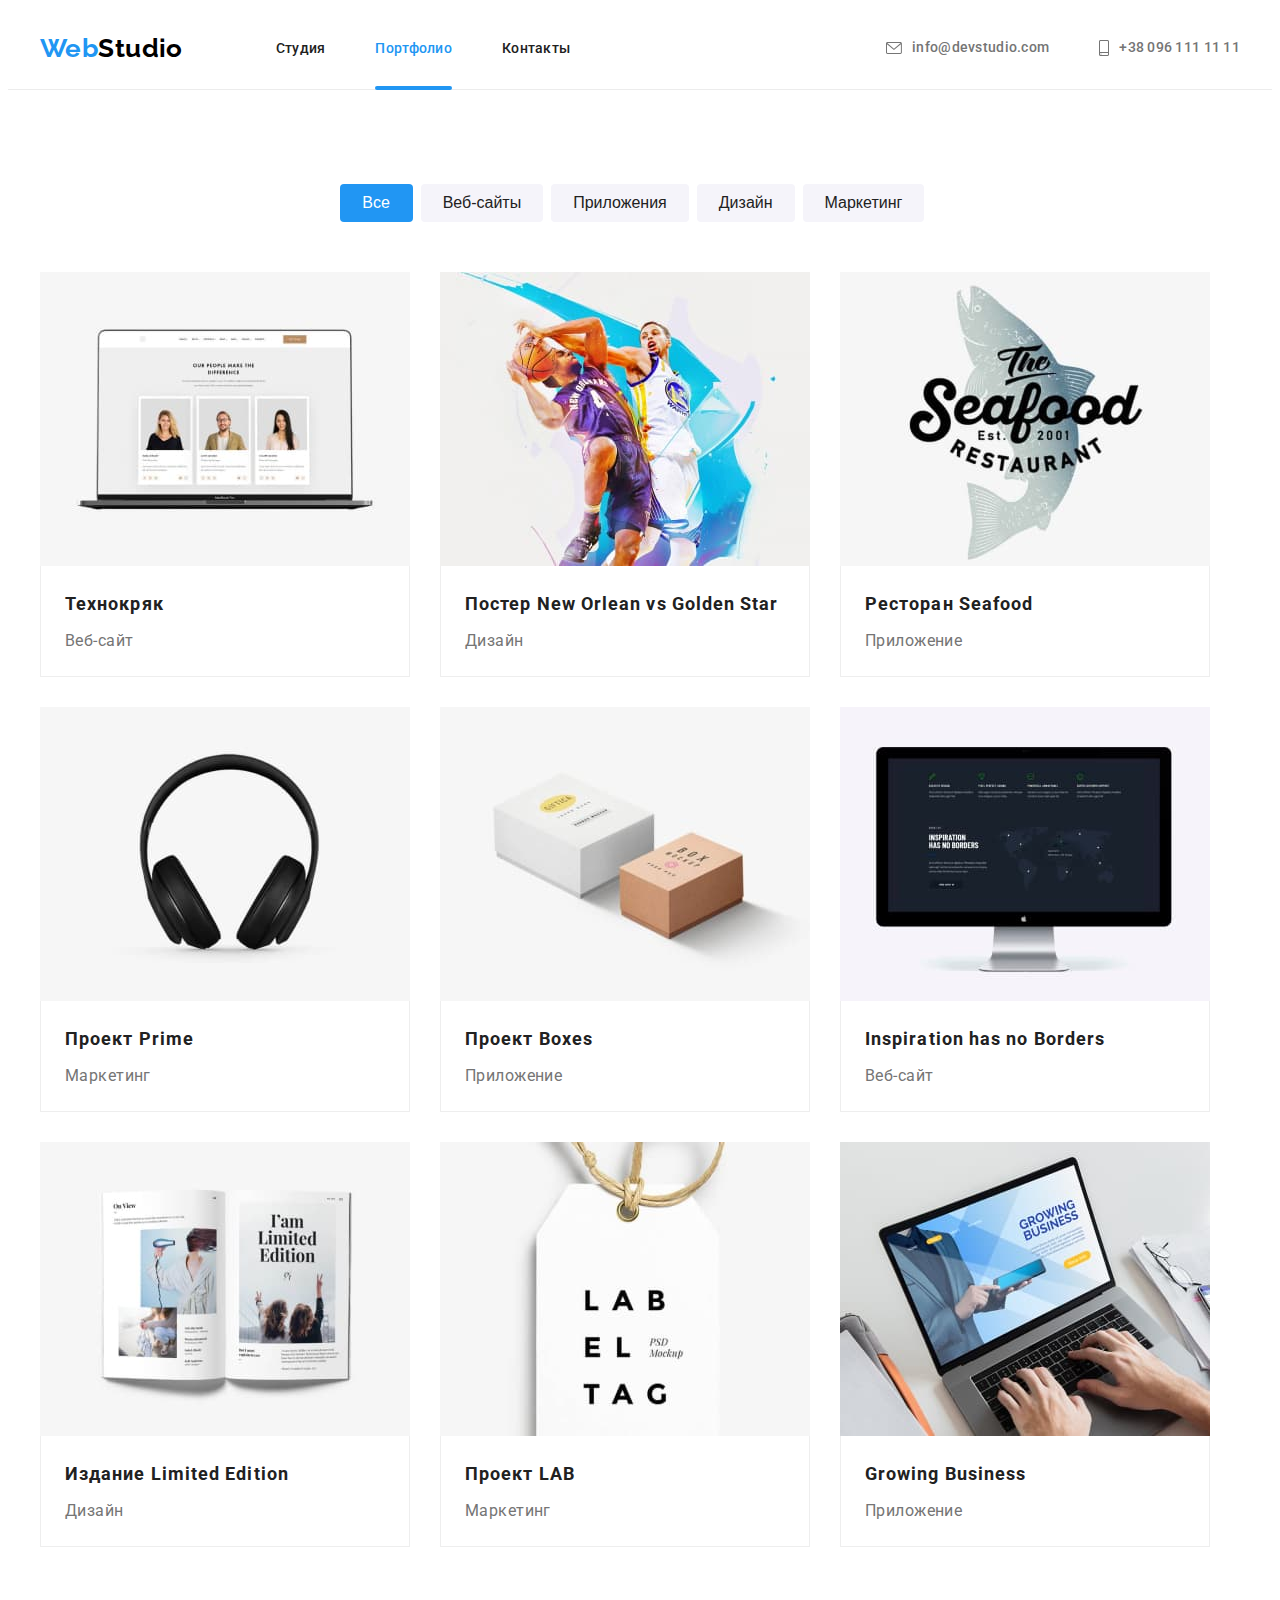
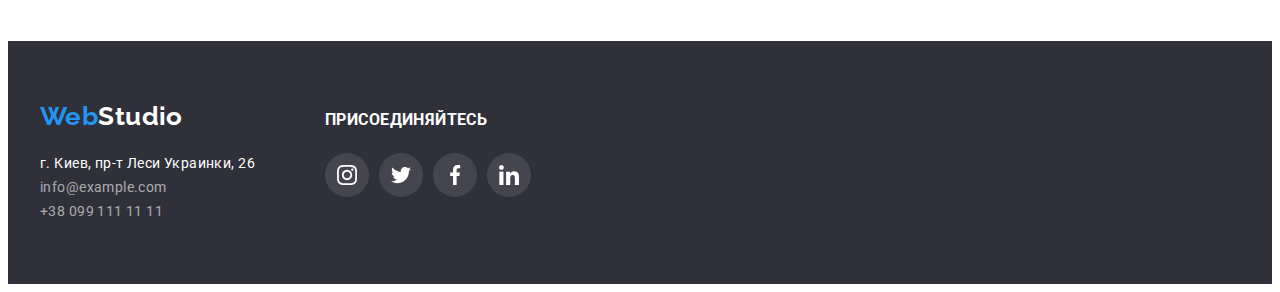
==== portfolio.html @ f7f2a709 "Клонирование" ====
<!DOCTYPE html>
<html lang="ru">
  <head>
    <meta charset="UTF-8" />
    <meta http-equiv="X-UA-Compatible" content="IE=edge" />
    <meta name="viewport" content="width=device-width, initial-scale=1.0" />
    <title>Web Studio</title>
    <link
      rel="stylesheet"
      href="https://cdnjs.cloudflare.com/ajax/libs/modern-normalize/1.1.0/modern-normalize.min.css"
      integrity="sha512-wpPYUAdjBVSE4KJnH1VR1HeZfpl1ub8YT/NKx4PuQ5NmX2tKuGu6U/JRp5y+Y8XG2tV+wKQpNHVUX03MfMFn9Q=="
      crossorigin="anonymous"
      referrerpolicy="no-referrer"
    />
    <link
      href="https://fonts.googleapis.com/css2?family=Raleway:wght@700&family=Roboto:wght@400;500;700;900&display=swap"
      rel="stylesheet"
    />
    <link rel="stylesheet" href="./css/styles.css" />
  </head>
  <body>
    <header class="header">
      <div class="container header-container">
        <a href="" class="link logo header-logo"
          ><span class="logo span">Web</span>Studio</a
        >
        <nav>
          <ul class="list header-list">
            <li class="header-item">
              <a href="./index.html" class="link">Студия</a>
            </li>
            <li class="header-item">
              <a href="./portfolio.html" class="link current">Портфолио</a>
            </li>
            <li class="header-item"><a href="" class="link">Контакты</a></li>
          </ul>
        </nav>
        <ul class="list header-connect-list">
          <li class="header-connect-mail">
            <a href="mailto:info@devstudio.com" class="link mail-link">
              <svg class="icon mail-icon" width="16" height="12">
                <use href="./images/sprite.svg#icon-envelope"></use>
              </svg>
              info@devstudio.com
            </a>
          </li>
          <li class="header-connect-tel">
            <a href="tel:+380961111111" class="link tel-link">
              <svg class="icon tel-icon" width="10" height="16">
                <use href="./images/sprite.svg#icon-smartphone"></use>
              </svg>
              +38 096 111 11 11
            </a>
          </li>
        </ul>
      </div>
    </header>
    <main>
      <section class="section portfolio">
        <div class="container">
          <ul class="list portfolio-list-btn">
            <li class="portfolio-btn">
              <button type="button" class="list-button">Все</button>
            </li>
            <li class="portfolio-btn">
              <button type="button" class="portfolio-button">Веб-сайты</button>
            </li>
            <li class="portfolio-btn">
              <button type="button" class="portfolio-button">Приложения</button>
            </li>
            <li class="portfolio-btn">
              <button type="button" class="portfolio-button">Дизайн</button>
            </li>
            <li class="portfolio-btn">
              <button type="button" class="portfolio-button">Маркетинг</button>
            </li>
          </ul>

          <h2 class="visually-hidden">Портфолио</h2>
          <ul class="list portfolio-list">
            <li class="portfolio-item">
              <a href="" class="link portfolio-link portfolio-thumb-link">
                <div class="portfolio-thumb-img">
                  <img
                    src="./images/portfolio/portfolio1.jpg"
                    alt="Сайт"
                    width="370"
                  />
                  <p class="overlay">
                    Технокряк это современная площадка распространения
                    коронавируса. Компании используют эту платформу для
                    цифрового шпионажа и атак на защищённые сервера конкурентов.
                  </p>
                </div>
                <div class="portfolio-container">
                  <h3 class="potfolio-title">Технокряк</h3>
                  <p class="portfolio-text">Веб-сайт</p>
                </div>
              </a>
            </li>
            <li class="portfolio-item">
              <a href="" class="link portfolio-link portfolio-thumb-link">
                <div class="portfolio-thumb-img">
                  <img
                    src="./images/portfolio/portfolio2.jpg"
                    alt="Дизайн постера"
                    width="370"
                  />
                  <p class="overlay">
                    Технокряк это современная площадка распространения
                    коронавируса. Компании используют эту платформу для
                    цифрового шпионажа и атак на защищённые сервера конкурентов.
                  </p>
                </div>
                <div class="portfolio-container">
                  <h3 class="potfolio-title">
                    Постер New Orlean vs Golden Star
                  </h3>
                  <p class="portfolio-text">Дизайн</p>
                </div>
              </a>
            </li>
            <li class="portfolio-item">
              <a href="" class="link portfolio-link portfolio-thumb-link">
                <div class="portfolio-thumb-img">
                  <img
                    src="./images/portfolio/portfolio3.jpg"
                    alt="Дизайн ресторана"
                    width="370"
                  />
                  <p class="overlay">
                    Технокряк это современная площадка распространения
                    коронавируса. Компании используют эту платформу для
                    цифрового шпионажа и атак на защищённые сервера конкурентов.
                  </p>
                </div>
                <div class="portfolio-container">
                  <h3 class="potfolio-title">Ресторан Seafood</h3>
                  <p class="portfolio-text">Приложение</p>
                </div>
              </a>
            </li>
            <li class="portfolio-item">
              <a href="" class="link portfolio-link portfolio-thumb-link">
                <div class="portfolio-thumb-img">
                  <img
                    src="./images/portfolio/portfolio4.jpg"
                    alt="Наушники"
                    width="370"
                  />
                  <p class="overlay">
                    Технокряк это современная площадка распространения
                    коронавируса. Компании используют эту платформу для
                    цифрового шпионажа и атак на защищённые сервера конкурентов.
                  </p>
                </div>
                <div class="portfolio-container">
                  <h3 class="potfolio-title">Проект Prime</h3>
                  <p class="portfolio-text">Маркетинг</p>
                </div>
              </a>
            </li>
            <li class="portfolio-item">
              <a href="" class="link portfolio-link portfolio-thumb-link">
                <div class="portfolio-thumb-img">
                  <img
                    src="./images/portfolio/portfolio5.jpg"
                    alt="Коробки"
                    width="370"
                  />
                  <p class="overlay">
                    Технокряк это современная площадка распространения
                    коронавируса. Компании используют эту платформу для
                    цифрового шпионажа и атак на защищённые сервера конкурентов.
                  </p>
                </div>
                <div class="portfolio-container">
                  <h3 class="potfolio-title">Проект Boxes</h3>
                  <p class="portfolio-text">Приложение</p>
                </div>
              </a>
            </li>
            <li class="portfolio-item">
              <a href="" class="link portfolio-link portfolio-thumb-link">
                <div class="portfolio-thumb-img">
                  <img
                    src="./images/portfolio/portfolio6.jpg"
                    alt="Приложение"
                    width="370"
                  />
                  <p class="overlay">
                    Технокряк это современная площадка распространения
                    коронавируса. Компании используют эту платформу для
                    цифрового шпионажа и атак на защищённые сервера конкурентов.
                  </p>
                </div>
                <div class="portfolio-container">
                  <h3 class="potfolio-title">Inspiration has no Borders</h3>
                  <p class="portfolio-text">Веб-сайт</p>
                </div>
              </a>
            </li>
            <li class="portfolio-item">
              <a href="" class="link portfolio-link portfolio-thumb-link">
                <div class="portfolio-thumb-img">
                  <img
                    src="./images/portfolio/portfolio7.jpg"
                    alt="Журнал"
                    width="370"
                  />
                  <p class="overlay">
                    Технокряк это современная площадка распространения
                    коронавируса. Компании используют эту платформу для
                    цифрового шпионажа и атак на защищённые сервера конкурентов.
                  </p>
                </div>
                <div class="portfolio-container">
                  <h3 class="potfolio-title">Издание Limited Edition</h3>
                  <p class="portfolio-text">Дизайн</p>
                </div>
              </a>
            </li>
            <li class="portfolio-item">
              <a href="" class="link portfolio-link portfolio-thumb-link">
                <div class="portfolio-thumb-img">
                  <img
                    src="./images/portfolio/portfolio8.jpg"
                    alt="Ярлык"
                    width="370"
                  />
                  <p class="overlay">
                    Технокряк это современная площадка распространения
                    коронавируса. Компании используют эту платформу для
                    цифрового шпионажа и атак на защищённые сервера конкурентов.
                  </p>
                </div>
                <div class="portfolio-container">
                  <h3 class="potfolio-title">Проект LAB</h3>
                  <p class="portfolio-text">Маркетинг</p>
                </div>
              </a>
            </li>
            <li class="portfolio-item">
              <a href="" class="link portfolio-link portfolio-thumb-link">
                <div class="portfolio-thumb-img">
                  <img
                    src="./images/portfolio/portfolio9.jpg"
                    alt="Ноутбук"
                    width="370"
                  />
                  <p class="overlay">
                    Технокряк это современная площадка распространения
                    коронавируса. Компании используют эту платформу для
                    цифрового шпионажа и атак на защищённые сервера конкурентов.
                  </p>
                </div>
                <div class="portfolio-container">
                  <h3 class="potfolio-title">Growing Business</h3>
                  <p class="portfolio-text">Приложение</p>
                </div>
              </a>
            </li>
          </ul>
        </div>
      </section>
    </main>

    <footer class="footer">
      <div class="container footer-container">
        <div class="footer-container-left">
          <a href="" class="link logo-footer"
            ><span class="logo span">Web</span>Studio</a
          >
          <address class="adress">
            <p>г. Киев, пр-т Леси Украинки, 26</p>
            <ul class="list adress">
              <li>
                <a href="mailto:info@example.com" class="link adress-link"
                  >info@example.com</a
                >
              </li>
              <li>
                <a href="tel:+380991111111" class="link adress-link"
                  >+38 099 111 11 11</a
                >
              </li>
            </ul>
          </address>
        </div>
        <div class="footer-container-right">
          <h3 class="footer-title">присоединяйтесь</h3>
          <ul class="list footer-list">
            <li class="footer-item">
              <a href="" class="link footer-link"
                ><svg class="icon footer-icon" width="20" height="20">
                  <use href="./images/sprite.svg#icon-instagram2"></use>
                </svg>
              </a>
            </li>
            <li class="footer-item">
              <a href="" class="link footer-link"
                ><svg class="icon footer-icon" width="20" height="20">
                  <use href="./images/sprite.svg#icon-twitter1"></use>
                </svg>
              </a>
            </li>
            <li class="footer-item">
              <a href="" class="link footer-link"
                ><svg class="icon footer-icon" width="20" height="20">
                  <use href="./images/sprite.svg#icon-facebook1"></use>
                </svg>
              </a>
            </li>
            <li class="footer-item">
              <a href="" class="link footer-link"
                ><svg class="icon footer-icon" width="20" height="20">
                  <use href="./images/sprite.svg#icon-linkedin1"></use>
                </svg>
              </a>
            </li>
          </ul>
        </div>
      </div>
    </footer>
    <script src="./js/modal.js"></script>
  </body>
</html>
---- css/styles.css ----
/* цвет основного текста #212121 */
/* вторичный цвет #757575 */
/* белый №FFFFFF */
/* акцент #2196F3 */
/* вторичный цвет фона #F5F4FA */

:root {
  --primary-text-color: #212121;
  --secondary-text-color: #757575;
  --accent-color: #2196f3;
  --primary-white-color: #ffffff;
  --first-bg-color: #2f303a;
  --secondary-bg-color: #f5f4fa;
}

p,
h1,
h2,
h3,
h4,
h5,
h6 {
  margin: 0;
}

ul {
  margin: 0;
  padding: 0;
}

body {
  background-color: var(--primary-white-color);
  color: var(--secondary-text-color);
  font-family: Roboto, sans-serif;
  letter-spacing: 0.03em;
  font-weight: 400;
  font-size: 14px;
  line-height: 1.5;
  text-align: left;
  vertical-align: top;
}

.container {
  width: 1200px;
  padding-left: 15px;
  padding-right: 15px;
  margin: 0 auto;
}

.header {
  border-bottom: 1px solid #ececec;
}

.header-container {
  display: flex;
  align-items: center;
}

.header-connect-list {
  display: flex;
  align-items: center;
  margin-left: auto;
}

.header-connect-mail {
  margin-right: 50px;
}

.header-logo {
  margin-right: 93px;
}

.header-list {
  display: flex;
  align-items: baseline;
}

.header-item:not(:last-child) {
  margin-right: 50px;
}

img {
  display: block;
  max-width: 100%;
  height: auto;
}

.section {
  padding-top: 94px;
  padding-bottom: 94px;
}

/* Hero */
.hero {
  background-image: linear-gradient(
      to right,
      rgba(47, 48, 58, 0.4),
      rgba(47, 48, 58, 0.4)
    ),
    url(../images/background-img.png);
  background-repeat: no-repeat;
  background-position: center;
  background-size: cover;
  max-width: 1600px;
  margin: 0 auto;
  padding-top: 200px;
  padding-bottom: 200px;
  background-color: #c4c4c4;
}

.hero-title {
  color: var(--primary-white-color);
  font-weight: 900;
  font-size: 44px;
  line-height: 1.4;
  text-align: center;
  vertical-align: top;
  letter-spacing: 0.06em;
  text-transform: uppercase;
}

.hero-btn {
  color: var(--primary-white-color);
  background-color: var(--accent-color);
  cursor: pointer;
  min-width: 200px;
  min-height: 50px;
  border-radius: 4px;
  display: block;
  margin: 30px auto 0;
  transition: backgound-color 250ms cubic-bezier(0.4, 0, 0.2, 1);
}

.hero-btn:hover,
.hero-btn:focus {
  background-color: #188ce8;
}
.list {
  list-style: none;
}

.link {
  text-decoration: none;
  color: var(--secondary-text-color);
}

.mail-link,
.tel-link {
  font-weight: 500;
  line-height: 1.14;
  letter-spacing: 0.02em;
  display: flex;
  align-items: center;
  transition: color 250ms cubic-bezier(0.4, 0, 0.2, 1);
}

.mail-link:hover,
.mail-link:focus,
.tel-link:hover,
.tel-link:focus {
  color: var(--accent-color);
}

/* Logo */
.logo {
  color: #000000;
  font-family: Raleway, sans-serif;
  font-weight: 700;
  font-size: 26px;
  text-decoration: none;
  line-height: 1.2;
}
.logo.span {
  color: var(--accent-color);
}

/* Site nav */
.header-list .link {
  color: var(--primary-text-color);
  font-weight: 500;
  font-size: 14px;
  line-height: 1.2;
  letter-spacing: 0.02em;
  padding-top: 32px;
  padding-bottom: 32px;
  display: block;
  transition: color 250ms cubic-bezier(0.4, 0, 0.2, 1),
    background-color 250ms cubic-bezier(0.4, 0, 0.2, 1);
}

.header-list .link:hover,
.header-list .link:focus,
.header-list .link:active {
  color: var(--accent-color);
  background-color: #fff;
}

.header-list .link.current {
  color: var(--accent-color);
  position: relative;
}

.link.current::after {
  content: "";
  display: flex;
  background-color: var(--accent-color);
  height: 4px;
  border-radius: 2px;
  width: 100%;
  position: absolute;
  left: 0;
  bottom: -1px;
}

/* Features */

.feature-list {
  display: flex;
}

.feature-item {
  width: 270px;
}
.feature-item:not(:last-child) {
  margin-right: 30px;
}

.feature-list .feature-title {
  color: var(--primary-text-color);
  font-weight: 700;
  font-size: 14px;
  line-height: 1.14;
  text-align: left;
  text-transform: uppercase;
  margin-bottom: 10px;
}

/* Examples */
.section-about {
  padding-top: 0;
  padding-bottom: 94px;
}

.about-list {
  display: flex;
  flex-wrap: wrap;
  margin-right: -30px;
}

.about-item {
  flex-basis: calc((100% - 3 * 30px) / 3);
  margin-right: 30px;
}

.about-title,
.team-title,
.our-clients-title {
  color: var(--primary-text-color);
  font-weight: 700;
  font-size: 36px;
  line-height: 1.17;
  text-align: center;
  margin-bottom: 50px;
}

.about-wrapper {
  position: relative;
}

.about-thumb {
  position: absolute;
  width: 370px;
  height: 70px;
  left: 0;
  bottom: 0;
  background: rgba(47, 48, 58, 0.8);
  padding: 27px 0;

  text-align: center;
  text-transform: uppercase;
  font-weight: 700;
  color: #fff;
}

/* Team */

.team-item {
  flex-basis: calc((100% - 4 * 30px) / 4);
  margin-right: 30px;
  box-shadow: 0px 1px 3px rgb(0 0 0 / 12%), 0px 1px 1px rgb(0 0 0 / 14%),
    0px 2px 1px rgb(0 0 0 / 20%);
  border-radius: 0px 0px 4px 4px;
  background: #ffffff;
}
.team-title-people {
  font-weight: 500;
  font-size: 16px;
  line-height: 1.19;
  text-align: center;
  margin-bottom: 10px;
}

.container-team {
  padding-top: 30px;
  padding-bottom: 30px;
  /* margin-bottom: 16px; */
}

.team {
  color: var(--primary-text-color);
  background-color: var(--secondary-bg-color);
}

.team-text {
  color: var(--secondary-text-color);
  font-size: 16px;
  line-height: 1.19;
  text-align: center;
  margin-bottom: 16px;
}

/* .team-title {
  text-align: center;
} */

/* Button */
.button {
  color: var(--primary-text-color);
  background-color: #f5f4fa;
  font-weight: 700;
  font-size: 16px;
  line-height: 1.9;
  text-align: center;
  vertical-align: middle;
  letter-spacing: 0.06em;
  cursor: pointer;
  min-width: 200px;
  min-height: 50px;
  transition: color 250ms cubic-bezier(0.4, 0, 0.2, 1),
    background-color 250ms cubic-bezier(0.4, 0, 0.2, 1);
}

.button:hover,
.button:focus {
  color: var(--primary-white-color);
  background-color: var(--accent-color);
}

.list-button {
  color: var(--primary-white-color);
  background-color: var(--accent-color);
  font-weight: 500;
  font-size: 16px;
  line-height: 1.62;
  text-align: center;
  min-width: 73px;
  min-height: 38px;
  border-radius: 4px;
  border: none;
  padding: 6px 22px;
  transition: box-shadow 250ms cubic-bezier(0.4, 0, 0.2, 1);
}

.list-button:hover,
.list-button:focus {
  box-shadow: 0px 3px 1px rgba(0, 0, 0, 0.1), 0px 1px 2px rgba(0, 0, 0, 0.08),
    0px 2px 2px rgba(0, 0, 0, 0.12);
}

.portfolio-button {
  color: var(--primary-text-color);
  background-color: var(--secondary-bg-color);
  font-weight: 500;
  font-size: 16px;
  line-height: 1.62;
  text-align: center;
  min-width: 73px;
  min-height: 38px;
  border-radius: 4px;
  border: none;
  padding: 6px 22px;
  transition: color 250ms cubic-bezier(0.4, 0, 0.2, 1),
    background-color 250ms cubic-bezier(0.4, 0, 0.2, 1),
    box-shadow 250ms cubic-bezier(0.4, 0, 0.2, 1);
}

.portfolio-button:hover,
.portfolio-button:focus {
  color: var(--primary-white-color);
  background-color: var(--accent-color);
  box-shadow: 0px 3px 1px rgba(0, 0, 0, 0.1), 0px 1px 2px rgba(0, 0, 0, 0.08),
    0px 2px 2px rgba(0, 0, 0, 0.12);
}

/* Adress */
.footer {
  background-color: var(--first-bg-color);
  color: var(--primary-white-color);
  padding-top: 60px;
  padding-bottom: 60px;
  display: flex;
  flex-direction: row;
}

.logo-footer {
  color: #fff;
  font-family: Raleway, sans-serif;
  font-weight: 700;
  font-size: 26px;
  text-decoration: none;
  line-height: 1.2;
}
span.logo.span {
  margin-bottom: 100px;
}
address {
  color: #ffffff;
  background-color: var(--first-bg-color);
  font-style: normal;
  margin-top: 20px;
}
.adress a {
  color: white;
  text-decoration: none;
}

a.adress-link {
  font-weight: 400;
  font-size: 14px;
  line-height: 1.71;
  text-align: left;
  color: rgba(255, 255, 255, 0.6);
}

address p {
  font-weight: 400;
  font-size: 14px;
  line-height: 1.71;
}

/* Portfolio */
.visually-hidden {
  position: absolute;
  white-space: nowrap;
  width: 1px;
  height: 1px;
  overflow: hidden;
  border: 0;
  padding: 0;
  clip: rect(0 0 0 0);
  clip-path: inset(50%);
  margin: -1px;
}

.portfolio-list-btn {
  display: flex;
  align-items: center;
  flex-wrap: wrap;
  margin-bottom: 50px;
  justify-content: center;
  flex-basis: calc((100% - 5 * 8px) / 5);
}

.portfolio-list-btn:not(:last-child) {
  margin-right: 8px;
}

.portfolio-btn {
  min-width: 73px;
  min-height: 38px;
  margin-right: 8px;
}

.portfolio-list {
  display: flex;
  align-items: center;
  flex-wrap: wrap;
  margin-right: -30px;
  margin-bottom: -30px;
}

.portfolio-item {
  margin-right: 30px;
  margin-bottom: 30px;
  width: 370px;
  background-color: #fff;
}

/* .portfolio-link {
  border: 1px solid #eeeeee;
} */

.portfolio-link {
  display: block;
  align-items: center;
  transition: box-shadow 250ms cubic-bezier(0.4, 0, 0.2, 1);
  /* position: relative;
  overflow: hidden; */
}
.portfolio-link:hover,
.portfolio-link:focus {
  box-shadow: 0px 1px 1px rgba(0, 0, 0, 0.12), 0px 4px 4px rgba(0, 0, 0, 0.06),
    1px 4px 6px rgba(0, 0, 0, 0.16);
}

/* .portfolio-item:hover,
.portfolio-item:focus {
  border: solid 1px #eeeeee;
  box-shadow: inset 1px 4px 6px 0px #00000029, inset 0px 4px 4px 0px #0000000f,
    inset 0px 1px 1px 0px #0000001f;
} */

.portfolio-container {
  padding: 20px 24px;
  border-left: 1px solid #eeeeee;
  border-right: 1px solid #eeeeee;
  border-bottom: 1px solid #eeeeee;
}

.portfolio-thumb-img {
  position: relative;
  overflow: hidden;
}

.overlay {
  position: absolute;
  width: 100%;
  height: 100%;
  left: 0;
  top: 0;
  transform: translateY(100%);
  transition: backgound-color 250ms cubic-bezier(0.4, 0, 0.2, 1),
    transform 250ms cubic-bezier(0.4, 0, 0.2, 1);
  font-size: 18px;
  line-height: 1.56;
  color: #fff;
  padding: 63px 24px;
  align-items: center;
  opacity: 0;
}

.portfolio-thumb-link:hover .overlay,
.portfolio-thumb-link:focus .overlay {
  background-color: rgba(33, 150, 243, 0.9);
  transform: translateY(0);
  opacity: 1;
}

.potfolio-title {
  font-weight: 700;
  font-size: 18px;
  line-height: 2;
  letter-spacing: 0.06em;
  color: var(--primary-text-color);
  margin-bottom: 4px;
}

.portfolio-text {
  font-size: 16px;
  line-height: 1.88;
  color: var(--secondary-text-color);
}

/* Our-clients */

.our-clients-link {
  width: 170px;
  height: 92px;
  background-color: #ffffff;
  display: flex;
  justify-content: center;
  align-items: center;
  border-radius: 4px;
  border: 1px solid #afb1b8;
  fill: #afb1b8;
  transition: fill 250ms cubic-bezier(0.4, 0, 0.2, 1),
    border 250ms cubic-bezier(0.4, 0, 0.2, 1);
}

.our-clients-link:hover,
.our-clients-link:focus {
  fill: #2196f3;
  border: 1px solid #2196f3;
}

.our-clients-list {
  display: flex;
  justify-content: center;
}

/* .our-clients-link:not(:last-child) {
  margin-right: 30px;
} */

/* .our-clients-item {
  padding: 16px 32px;
} */

.our-clients-item:not(:last-child) {
  margin-right: 30px;
}

/* .our-clients-icon {
    justify-content: center;
    fill: #AFB1B8;
} */

/* .icon {
  display: inline-block;
  width: 1em;
  height: 1em;
  stroke-width: 0;
  stroke: currentColor;
  fill: currentColor;
} */

/* .icon:hover {
  fill: #03a9f4;
} */

.mail-icon,
.tel-icon {
  margin-right: 10px;
  fill: currentColor;
}

/* .mail-icon:hover,
.tel-icon:hover {
  fill: var(--accent-color);
} */

.feature-icon-content {
  width: 270px;
  height: 120px;
  border-radius: 4px;
  background: var(--secondary-bg-color);
  display: flex;
  align-items: center;
  justify-content: center;
  margin-bottom: 30px;
}
/* .feature-icon {
  width: 70px;
  height: 70px;
} */

.social-links {
  display: flex;
  justify-content: center;
  align-items: center;
  fill: #afb1b8;
}

.social-links-list {
  display: flex;
  flex-wrap: wrap;
  fill: currentColor;
}

.team-link {
  width: 44px;
  height: 44px;
  background-color: #ffffff;
  display: flex;
  justify-content: center;
  align-items: center;
  border-radius: 50%;
  color: #afb1b8;
  transition: background-color 250ms cubic-bezier(0.4, 0, 0.2, 1),
    color 250ms cubic-bezier(0.4, 0, 0.2, 1),
    box-shadow 250ms cubic-bezier(0.4, 0, 0.2, 1);
}

.team-link:hover,
.team-link:focus,
.team-link:active {
  background-color: var(--accent-color);
  color: var(--primary-white-color);
  box-shadow: 0 4px 4px 0px rgba(0, 0, 0, 0.25);
}

.team-icon {
  fill: currentColor;
}

.team-list-icon {
  display: flex;
  justify-content: center;
}

.item-icon {
  width: 44px;
  height: 44px;
  justify-content: center;
}

/* .team-icon:hover,
.footer-icon:hover {
  fill: #fff;
} */

.item-icon:not(:last-child) {
  margin-right: 10px;
}

.team-list {
  display: flex;
  flex-wrap: wrap;
  margin-right: -30px;
}

.team-item {
  flex-basis: calc((100% - 4 * 30px) / 4);
  margin-right: 30px;
  box-shadow: 0px 1px 3px rgb(0 0 0 / 12%), 0px 1px 1px rgb(0 0 0 / 14%),
    0px 2px 1px rgb(0 0 0 / 20%);
  border-radius: 0px 0px 4px 4px;
  background: #ffffff;
}

.footer-container {
  display: flex;
  flex-wrap: wrap;
  align-items: baseline;
}

.footer-container-left {
  margin-right: 70px;
}

.footer-title {
  font-weight: 700;
  text-transform: uppercase;
  color: var(--primary-white-color);
  margin-bottom: 20px;
}

.footer-list {
  display: flex;
}

.footer-item:not(:last-child) {
  margin-right: 10px;
}

.footer-icon {
  fill: #ffffff;
}

.footer-link {
  width: 44px;
  height: 44px;
  background-color: rgba(255, 255, 255, 0.1);
  display: flex;
  justify-content: center;
  align-items: center;
  border-radius: 50%;
  color: #afb1b8;
  transition: background-color 250ms cubic-bezier(0.4, 0, 0.2, 1);
}

.footer-link:hover,
.footer-link:focus {
  background-color: #2196f3;
}

.backdrop {
  position: fixed;
  top: 0;
  width: 100vw;
  height: 100vh;
  border: 1px solid rgba(0, 0, 0, 0.1);
  background-color: rgba(0, 0, 0, 0.2);
  transition: opacity 500ms, visibility 500ms;
}

.backdrop.is-hidden .modal {
  transform: scale(0.5);
  transition: transform 250ms;
}

.modal {
  width: 528px;
  min-height: 581px;
  background-color: #fff;
  box-shadow: 0px 1px 3px rgba(0, 0, 0, 0.12), 0px 1px 1px rgba(0, 0, 0, 0.14),
    0px 2px 1px rgba(0, 0, 0, 0.2);
  border-radius: 4px;
  position: absolute;
  top: 50%;
  left: 50%;
  transform: translate(-50%, -50%) scale(1);
  transition: transform 500ms;
}

.modal-close {
  width: 30px;
  height: 30px;
  background-color: #ffffff;
  border: 1px solid rgba(0, 0, 0, 0.1);
  border-radius: 50%;
  display: flex;
  align-items: center;
  justify-content: center;
  position: absolute;
  top: 8px;
  right: 8px;
}

.modal-icon {
  fill: black;
}

.is-hidden {
  opacity: 0;
  pointer-events: none;
  visibility: hidden;
}
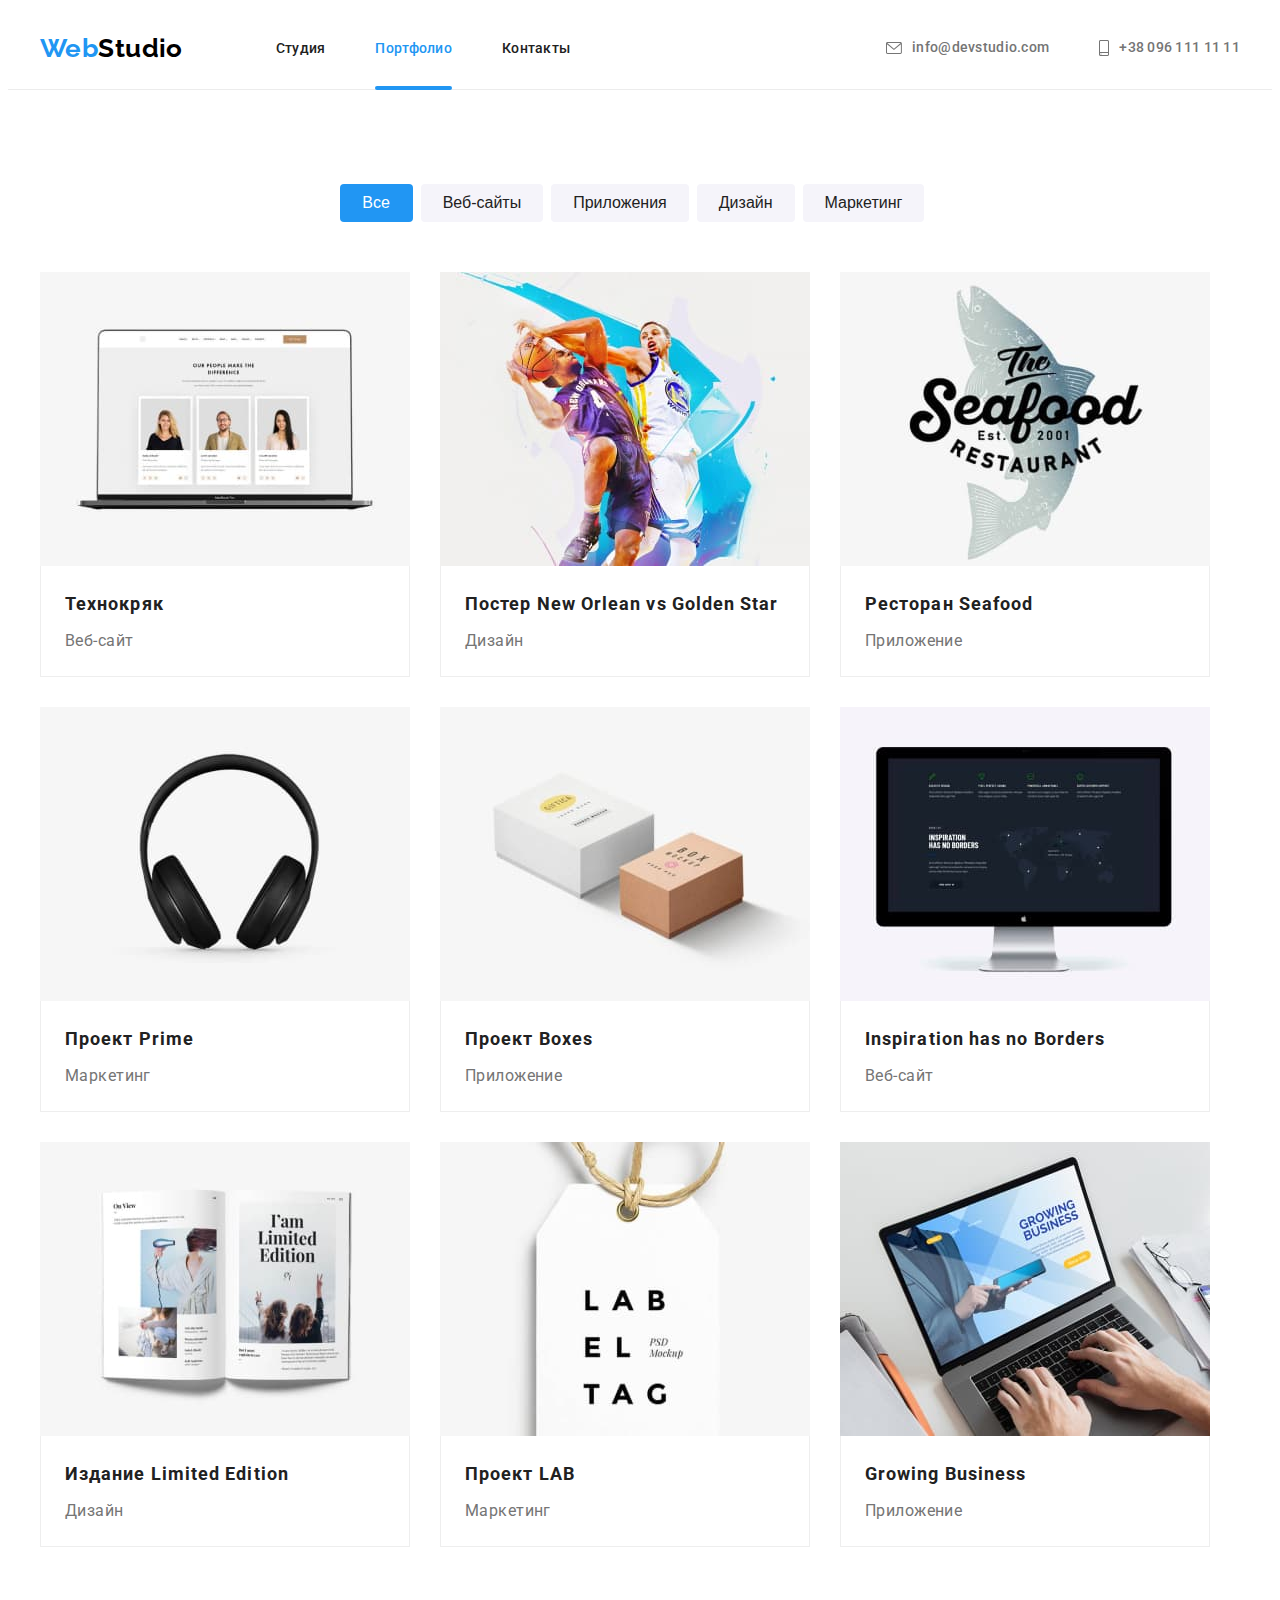
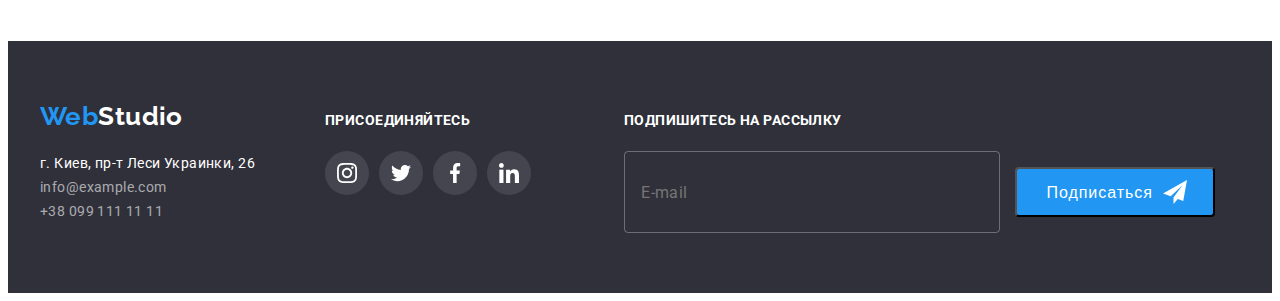
==== commit b2291326: "Доработка стилей" ====
--- a/portfolio.html
+++ b/portfolio.html
@@ -320,6 +320,28 @@
             </li>
           </ul>
         </div>
+        <div class="form-footer">
+          <form action="#">
+            <label for="user_email" class="footer-title"
+              >Подпишитесь на рассылку</label
+            >
+            <input
+              type="email"
+              name="email"
+              id="user_email"
+              placeholder="E-mail"
+              class="footer-input"
+            />
+            <div class="form-footer-btn">
+              <button type="submit" class="footer-btn">
+                Подписаться
+                <svg class="form-footer-icon" width="24" height="24">
+                  <use href="./images/sprite.svg#icon-send"></use>
+                </svg>
+              </button>
+            </div>
+          </form>
+        </div>
       </div>
     </footer>
     <script src="./js/modal.js"></script>
--- a/css/styles.css
+++ b/css/styles.css
@@ -39,6 +39,15 @@
   text-align: left;
   vertical-align: top;
 }
+
+textarea {
+  outline: none;
+}
+
+/* button,
+input {
+  outline: none;
+} */
 
 .container {
   width: 1200px;
@@ -119,7 +128,8 @@
   text-transform: uppercase;
 }
 
-.hero-btn {
+.hero-btn,
+.form-field-btn {
   color: var(--primary-white-color);
   background-color: var(--accent-color);
   cursor: pointer;
@@ -128,12 +138,19 @@
   border-radius: 4px;
   display: block;
   margin: 30px auto 0;
-  transition: backgound-color 250ms cubic-bezier(0.4, 0, 0.2, 1);
+  font-size: 16px;
+  font-weight: 700;
+  outline: none;
+  transition: backgound-color, box-shadow 250ms cubic-bezier(0.4, 0, 0.2, 1);
 }
 
 .hero-btn:hover,
-.hero-btn:focus {
+.hero-btn:focus,
+.form-field-btn:hover,
+.form-field-btn:focus {
   background-color: #188ce8;
+  box-shadow: 0px 3px 1px rgba(0, 0, 0, 0.1), 0px 1px 2px rgba(0, 0, 0, 0.08),
+    0px 2px 2px rgba(0, 0, 0, 0.12);
 }
 .list {
   list-style: none;
@@ -667,8 +684,7 @@
   border-radius: 50%;
   color: #afb1b8;
   transition: background-color 250ms cubic-bezier(0.4, 0, 0.2, 1),
-    color 250ms cubic-bezier(0.4, 0, 0.2, 1),
-    box-shadow 250ms cubic-bezier(0.4, 0, 0.2, 1);
+    color 250ms cubic-bezier(0.4, 0, 0.2, 1);
 }
 
 .team-link:hover,
@@ -676,7 +692,6 @@
 .team-link:active {
   background-color: var(--accent-color);
   color: var(--primary-white-color);
-  box-shadow: 0 4px 4px 0px rgba(0, 0, 0, 0.25);
 }
 
 .team-icon {
@@ -729,6 +744,7 @@
 }
 
 .footer-title {
+  font-size: 14px;
   font-weight: 700;
   text-transform: uppercase;
   color: var(--primary-white-color);
@@ -745,6 +761,13 @@
 
 .footer-icon {
   fill: #ffffff;
+}
+
+.form-footer-icon {
+  position: absolute;
+  top: 50%;
+  left: 148px;
+  transform: translateY(-50%);
 }
 
 .footer-link {
@@ -791,6 +814,7 @@
   left: 50%;
   transform: translate(-50%, -50%) scale(1);
   transition: transform 500ms;
+  padding: 40px;
 }
 
 .modal-close {
@@ -808,7 +832,12 @@
 }
 
 .modal-icon {
-  fill: black;
+  fill: currentColor;
+  transition: fill 250ms cubic-bezier(0.4, 0, 0.2, 1);
+}
+
+.modal-icon:hover {
+  fill: var(--accent-color);
 }
 
 .is-hidden {
@@ -816,3 +845,188 @@
   pointer-events: none;
   visibility: hidden;
 }
+
+.form-footer {
+  display: flex;
+  flex-direction: row;
+  margin-left: 93px;
+}
+
+.footer-input {
+  width: 358px;
+  height: 50px;
+  border-radius: 4px;
+  background-color: transparent;
+  padding: 15px 0 15px 16px;
+  font-family: inherit;
+  margin-right: 12px;
+  border: 1px solid rgba(255, 255, 255, 0.3);
+  font-size: 16px;
+  line-height: 1.25;
+  letter-spacing: 0.03em;
+  color: rgba(255, 255, 255, 0.6);
+  cursor: pointer;
+}
+
+.footer-input:hover::placeholder,
+.footer-input:focus::placeholder {
+  color: rgba(255, 255, 255, 0.6);
+}
+
+.form-footer-btn {
+  position: relative;
+  display: inline-block;
+  align-items: center;
+}
+
+.footer-btn {
+  min-width: 200px;
+  min-height: 50px;
+  background: #2196f3;
+  border-radius: 4px;
+  font-size: 16px;
+  line-height: 1.87;
+  text-align: center;
+  letter-spacing: 0.06em;
+  color: #ffffff;
+  cursor: pointer;
+  padding-left: 29px;
+  text-align-last: left;
+}
+
+.form-footer label {
+  display: flex;
+  flex-direction: column;
+  margin-bottom: 20px;
+  font-size: 14px;
+  font-weight: 700;
+  text-transform: uppercase;
+  color: var(--primary-white-color);
+  margin-bottom: 20px;
+}
+
+.modal-title {
+  font-weight: 700;
+  font-size: 20px;
+  line-height: 1;
+  text-align: center;
+  letter-spacing: 0.03em;
+  color: var(--primary-text-color);
+  margin-bottom: 2px;
+}
+
+.form-field {
+  margin-bottom: 10px;
+}
+
+.last-child {
+  margin-top: 20px;
+}
+
+.input-wrap {
+  position: relative;
+}
+
+.form-input {
+  width: 100%;
+  height: 40px;
+  border: 1px solid rgba(33, 33, 33, 0.2);
+  border-radius: 4px;
+  padding-left: 42px;
+  color: var(--primary-text-color);
+  outline: none;
+  transition: border-color 250ms cubic-bezier(0.4, 0, 0.2, 1);
+}
+
+.form-input:focus,
+.form-text:focus {
+  border-color: var(--accent-color);
+}
+
+.input-icon {
+  position: absolute;
+  left: 12px;
+  top: 50%;
+  transform: translateY(-50%);
+  fill: var(--primary-text-color);
+  transition: fill 250ms cubic-bezier(0.4, 0, 0.2, 1);
+}
+
+.form-input:focus + .input-icon {
+  fill: var(--accent-color);
+}
+
+.form-icon {
+  position: absolute;
+  top: 50%;
+  left: 15px;
+  transform: translateY(-50%);
+  fill: currentColor;
+  display: inline-block;
+}
+
+.form-input::placeholder {
+  color: var(--primary-text-color);
+}
+
+.input-icon:hover {
+  fill: var(--accent-color);
+}
+
+.input-text {
+  display: block;
+  font-size: 12px;
+  color: var(--secondary-text-color);
+  margin-top: 10px;
+  margin-bottom: 4px;
+}
+
+.form-text {
+  width: 100%;
+  height: 138px;
+  border: 1px solid rgba(33, 33, 33, 0.2);
+  border-radius: 4px;
+  padding: 12px 16px;
+  color: var(--primary-text-color);
+  resize: none;
+  transition: border-color 250ms cubic-bezier(0.4, 0, 0.2, 1);
+}
+
+.form-text::placeholder {
+  color: var(--secondary-text-color);
+  font-size: 12px;
+}
+
+.check-text {
+  font-size: 14px;
+  line-height: 1.7;
+  color: var(--secondary-text-color);
+  display: flex;
+  align-items: center;
+  margin-bottom: 20px;
+}
+
+.check-text::before {
+  content: "";
+  width: 16px;
+  height: 15px;
+  border: 2px solid var(--primary-text-color);
+  border-radius: 2px;
+  margin-right: 7px;
+}
+
+.policy-check:checked + .check-text::before {
+  border: none;
+  background-image: url(../images/icon-check.svg);
+  background-repeat: no-repeat;
+  background-position: center;
+  background-size: cover;
+}
+
+.check-link {
+  font-size: 14px;
+  line-height: 1.71;
+  text-decoration-line: underline;
+  color: #2196f3;
+  margin-left: 5px;
+}
